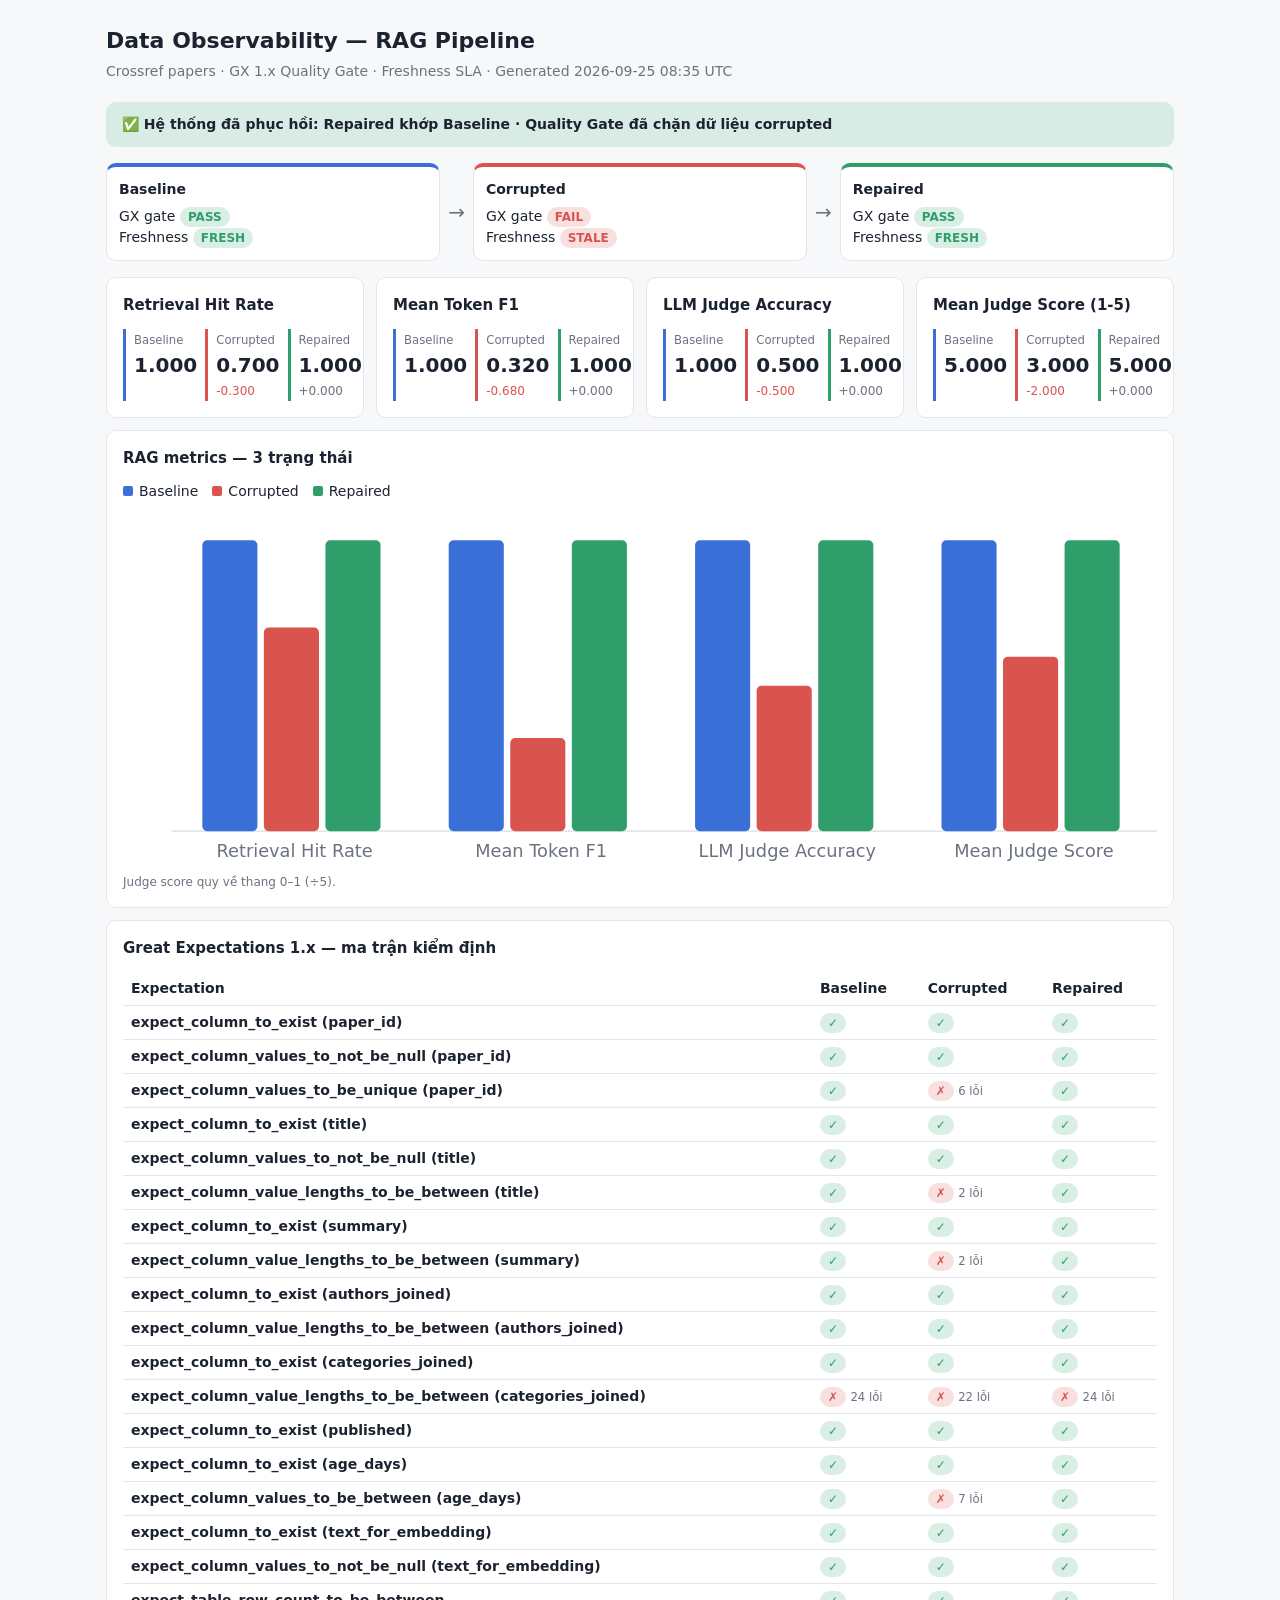
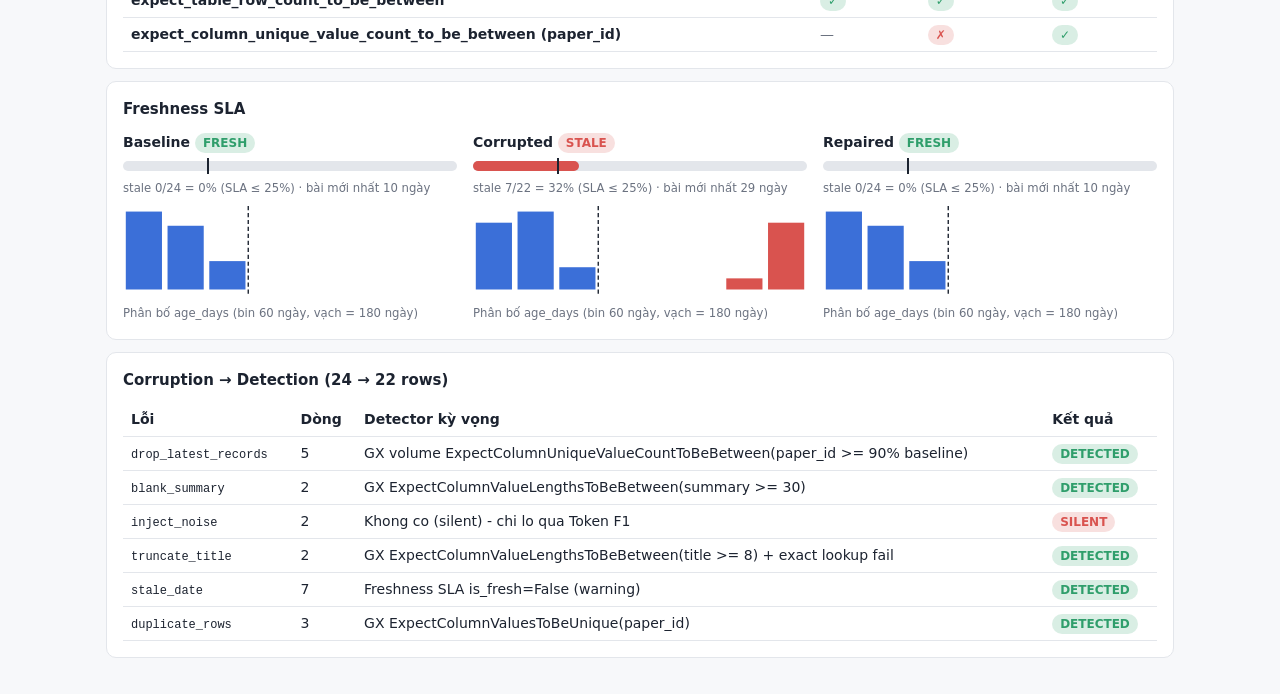
==== data/reports/dashboard.html @ 0585b42f "feat(observability): integrate GX 1.x quality gate, corruption/repair flow with RAG pipeline - quali" ====
<!doctype html><html lang="vi"><head><meta charset="utf-8"><meta name="viewport" content="width=device-width,initial-scale=1">
<title>Data Observability Dashboard</title><style>
:root{--bg:#f7f8fa;--card:#fff;--fg:#1c2330;--muted:#6b7280;--line:#e3e6eb;--base:#3b6fd8;--corr:#d9534f;--rep:#2f9e6b;--ok:#2f9e6b;--bad:#d9534f}
@media (prefers-color-scheme:dark){:root:not([data-theme="light"]){--bg:#11151c;--card:#1a2029;--fg:#e6e9ee;--muted:#9aa3b2;--line:#2c3440;--base:#6b95ea;--corr:#ef7b77;--rep:#4cc38a;--ok:#4cc38a;--bad:#ef7b77}}
:root[data-theme="dark"]{--bg:#11151c;--card:#1a2029;--fg:#e6e9ee;--muted:#9aa3b2;--line:#2c3440;--base:#6b95ea;--corr:#ef7b77;--rep:#4cc38a;--ok:#4cc38a;--bad:#ef7b77}
*{box-sizing:border-box}body{margin:0;background:var(--bg);color:var(--fg);font:14px/1.5 system-ui,-apple-system,Segoe UI,sans-serif}
main{max-width:1100px;margin:0 auto;padding:24px 16px}h1{margin:0 0 4px;font-size:22px}h3{margin:0 0 12px;font-size:15px}h4{margin:0 0 8px;font-size:14px}
.sub{color:var(--muted);margin-bottom:20px}.banner{padding:12px 16px;border-radius:10px;margin-bottom:16px;font-weight:600}
.banner.ok{background:color-mix(in srgb,var(--ok) 15%,transparent)}.banner.bad{background:color-mix(in srgb,var(--bad) 15%,transparent)}.banner.fake{background:color-mix(in srgb,#e0a800 20%,transparent)}
.flow{display:flex;gap:8px;align-items:stretch;margin-bottom:16px;flex-wrap:wrap}.arrow{align-self:center;color:var(--muted);font-size:20px}
.step{flex:1;min-width:180px;background:var(--card);border:1px solid var(--line);border-top:4px solid;border-radius:10px;padding:12px}
.step.baseline{border-top-color:var(--base)}.step.corrupted{border-top-color:var(--corr)}.step.repaired{border-top-color:var(--rep)}.step-title{font-weight:700;margin-bottom:6px}
.grid{display:grid;grid-template-columns:repeat(auto-fit,minmax(240px,1fr));gap:12px;margin-bottom:12px}
.card{background:var(--card);border:1px solid var(--line);border-radius:10px;padding:16px}.card.wide{margin-bottom:12px;overflow-x:auto}
.kpi-row{display:flex;gap:8px}.kpi-cell{flex:1;border-left:3px solid;padding-left:8px}.kpi-cell b{display:block;font-size:20px}
.kpi-cell.baseline{border-color:var(--base)}.kpi-cell.corrupted{border-color:var(--corr)}.kpi-cell.repaired{border-color:var(--rep)}
.delta{font-size:12px}.delta.down{color:var(--bad)}.delta.flat{color:var(--muted)}small{color:var(--muted)}
.pill{display:inline-block;padding:1px 8px;border-radius:999px;font-size:12px;font-weight:600}.pill.ok{background:color-mix(in srgb,var(--ok) 18%,transparent);color:var(--ok)}
.pill.bad{background:color-mix(in srgb,var(--bad) 18%,transparent);color:var(--bad)}.pill.muted,.muted{color:var(--muted)}
svg{width:100%;height:auto}svg text{fill:var(--muted);font-size:11px}.axis{stroke:var(--line)}
.bar.baseline{fill:var(--base)}.bar.corrupted{fill:var(--corr)}.bar.repaired{fill:var(--rep)}
.legend-row{display:flex;gap:14px;margin-bottom:6px}.legend::before{content:"";display:inline-block;width:10px;height:10px;border-radius:2px;margin-right:6px}
.legend.baseline::before{background:var(--base)}.legend.corrupted::before{background:var(--corr)}.legend.repaired::before{background:var(--rep)}
table{width:100%;border-collapse:collapse}th,td{text-align:left;padding:6px 8px;border-bottom:1px solid var(--line);vertical-align:top}th{font-weight:600}
.fresh-row{display:grid;grid-template-columns:repeat(auto-fit,minmax(220px,1fr));gap:16px}
.gauge{position:relative;height:10px;background:var(--line);border-radius:5px;margin:6px 0}.gauge .fill{height:100%;border-radius:5px}.fill.ok{background:var(--ok)}.fill.bad{background:var(--bad)}
.gauge .limit{position:absolute;top:-3px;width:2px;height:16px;background:var(--fg)}.hist{margin-top:8px}.hbar{fill:var(--base)}.hbar.stale{fill:var(--bad)}.threshold{stroke:var(--fg);stroke-dasharray:3 2}
.note{color:var(--muted);font-size:12px;margin:4px 0 0}code{font-size:12px}
</style></head><body><main>
<h1>Data Observability — RAG Pipeline</h1><div class="sub">Crossref papers · GX 1.x Quality Gate · Freshness SLA · Generated 2026-09-25 08:35 UTC</div>
<div class="banner ok">✅ Hệ thống đã phục hồi: Repaired khớp Baseline · Quality Gate đã chặn dữ liệu corrupted</div><div class="flow"><div class="step baseline"><div class="step-title">Baseline</div><div>GX gate <span class="pill ok">PASS</span></div><div>Freshness <span class="pill ok">FRESH</span></div></div><div class="arrow">→</div><div class="step corrupted"><div class="step-title">Corrupted</div><div>GX gate <span class="pill bad">FAIL</span></div><div>Freshness <span class="pill bad">STALE</span></div></div><div class="arrow">→</div><div class="step repaired"><div class="step-title">Repaired</div><div>GX gate <span class="pill ok">PASS</span></div><div>Freshness <span class="pill ok">FRESH</span></div></div></div><div class="grid"><div class="card"><h3>Retrieval Hit Rate</h3><div class="kpi-row"><div class="kpi-cell baseline"><small>Baseline</small><b>1.000</b></div><div class="kpi-cell corrupted"><small>Corrupted</small><b>0.700</b><span class="delta down">-0.300</span></div><div class="kpi-cell repaired"><small>Repaired</small><b>1.000</b><span class="delta flat">+0.000</span></div></div></div><div class="card"><h3>Mean Token F1</h3><div class="kpi-row"><div class="kpi-cell baseline"><small>Baseline</small><b>1.000</b></div><div class="kpi-cell corrupted"><small>Corrupted</small><b>0.320</b><span class="delta down">-0.680</span></div><div class="kpi-cell repaired"><small>Repaired</small><b>1.000</b><span class="delta flat">+0.000</span></div></div></div><div class="card"><h3>LLM Judge Accuracy</h3><div class="kpi-row"><div class="kpi-cell baseline"><small>Baseline</small><b>1.000</b></div><div class="kpi-cell corrupted"><small>Corrupted</small><b>0.500</b><span class="delta down">-0.500</span></div><div class="kpi-cell repaired"><small>Repaired</small><b>1.000</b><span class="delta flat">+0.000</span></div></div></div><div class="card"><h3>Mean Judge Score (1-5)</h3><div class="kpi-row"><div class="kpi-cell baseline"><small>Baseline</small><b>5.000</b></div><div class="kpi-cell corrupted"><small>Corrupted</small><b>3.000</b><span class="delta down">-2.000</span></div><div class="kpi-cell repaired"><small>Repaired</small><b>5.000</b><span class="delta flat">+0.000</span></div></div></div></div><div class="card wide"><h3>RAG metrics — 3 trạng thái</h3><div class="legend-row"><span class="legend baseline">Baseline</span><span class="legend corrupted">Corrupted</span><span class="legend repaired">Repaired</span></div><svg viewBox="0 0 640 220" role="img" aria-label="Grouped bar chart"><line x1="30" y1="200" x2="640" y2="200" class="axis"/><rect class="bar baseline" x="49.1" y="20.0" width="34.1" height="180.0" rx="3"><title>Retrieval Hit Rate · baseline: 1.000</title></rect><rect class="bar corrupted" x="87.2" y="74.0" width="34.1" height="126.0" rx="3"><title>Retrieval Hit Rate · corrupted: 0.700</title></rect><rect class="bar repaired" x="125.3" y="20.0" width="34.1" height="180.0" rx="3"><title>Retrieval Hit Rate · repaired: 1.000</title></rect><rect class="bar baseline" x="201.6" y="20.0" width="34.1" height="180.0" rx="3"><title>Mean Token F1 · baseline: 1.000</title></rect><rect class="bar corrupted" x="239.7" y="142.4" width="34.1" height="57.6" rx="3"><title>Mean Token F1 · corrupted: 0.320</title></rect><rect class="bar repaired" x="277.8" y="20.0" width="34.1" height="180.0" rx="3"><title>Mean Token F1 · repaired: 1.000</title></rect><rect class="bar baseline" x="354.1" y="20.0" width="34.1" height="180.0" rx="3"><title>LLM Judge Accuracy · baseline: 1.000</title></rect><rect class="bar corrupted" x="392.2" y="110.0" width="34.1" height="90.0" rx="3"><title>LLM Judge Accuracy · corrupted: 0.500</title></rect><rect class="bar repaired" x="430.3" y="20.0" width="34.1" height="180.0" rx="3"><title>LLM Judge Accuracy · repaired: 1.000</title></rect><rect class="bar baseline" x="506.6" y="20.0" width="34.1" height="180.0" rx="3"><title>Mean Judge Score (1-5) · baseline: 5.000</title></rect><rect class="bar corrupted" x="544.7" y="92.0" width="34.1" height="108.0" rx="3"><title>Mean Judge Score (1-5) · corrupted: 3.000</title></rect><rect class="bar repaired" x="582.8" y="20.0" width="34.1" height="180.0" rx="3"><title>Mean Judge Score (1-5) · repaired: 5.000</title></rect><text x="106.2" y="216" text-anchor="middle">Retrieval Hit Rate</text><text x="258.8" y="216" text-anchor="middle">Mean Token F1</text><text x="411.2" y="216" text-anchor="middle">LLM Judge Accuracy</text><text x="563.8" y="216" text-anchor="middle">Mean Judge Score</text></svg><p class="note">Judge score quy về thang 0–1 (÷5).</p></div><div class="card wide"><h3>Great Expectations 1.x — ma trận kiểm định</h3><table><thead><tr><th>Expectation</th><th>Baseline</th><th>Corrupted</th><th>Repaired</th></tr></thead><tbody><tr><th>expect_column_to_exist (paper_id)</th><td><span class="pill ok">✓</span></td><td><span class="pill ok">✓</span></td><td><span class="pill ok">✓</span></td></tr><tr><th>expect_column_values_to_not_be_null (paper_id)</th><td><span class="pill ok">✓</span></td><td><span class="pill ok">✓</span></td><td><span class="pill ok">✓</span></td></tr><tr><th>expect_column_values_to_be_unique (paper_id)</th><td><span class="pill ok">✓</span></td><td><span class="pill bad">✗</span> <small>6 lỗi</small></td><td><span class="pill ok">✓</span></td></tr><tr><th>expect_column_to_exist (title)</th><td><span class="pill ok">✓</span></td><td><span class="pill ok">✓</span></td><td><span class="pill ok">✓</span></td></tr><tr><th>expect_column_values_to_not_be_null (title)</th><td><span class="pill ok">✓</span></td><td><span class="pill ok">✓</span></td><td><span class="pill ok">✓</span></td></tr><tr><th>expect_column_value_lengths_to_be_between (title)</th><td><span class="pill ok">✓</span></td><td><span class="pill bad">✗</span> <small>2 lỗi</small></td><td><span class="pill ok">✓</span></td></tr><tr><th>expect_column_to_exist (summary)</th><td><span class="pill ok">✓</span></td><td><span class="pill ok">✓</span></td><td><span class="pill ok">✓</span></td></tr><tr><th>expect_column_value_lengths_to_be_between (summary)</th><td><span class="pill ok">✓</span></td><td><span class="pill bad">✗</span> <small>2 lỗi</small></td><td><span class="pill ok">✓</span></td></tr><tr><th>expect_column_to_exist (authors_joined)</th><td><span class="pill ok">✓</span></td><td><span class="pill ok">✓</span></td><td><span class="pill ok">✓</span></td></tr><tr><th>expect_column_value_lengths_to_be_between (authors_joined)</th><td><span class="pill ok">✓</span></td><td><span class="pill ok">✓</span></td><td><span class="pill ok">✓</span></td></tr><tr><th>expect_column_to_exist (categories_joined)</th><td><span class="pill ok">✓</span></td><td><span class="pill ok">✓</span></td><td><span class="pill ok">✓</span></td></tr><tr><th>expect_column_value_lengths_to_be_between (categories_joined)</th><td><span class="pill bad">✗</span> <small>24 lỗi</small></td><td><span class="pill bad">✗</span> <small>22 lỗi</small></td><td><span class="pill bad">✗</span> <small>24 lỗi</small></td></tr><tr><th>expect_column_to_exist (published)</th><td><span class="pill ok">✓</span></td><td><span class="pill ok">✓</span></td><td><span class="pill ok">✓</span></td></tr><tr><th>expect_column_to_exist (age_days)</th><td><span class="pill ok">✓</span></td><td><span class="pill ok">✓</span></td><td><span class="pill ok">✓</span></td></tr><tr><th>expect_column_values_to_be_between (age_days)</th><td><span class="pill ok">✓</span></td><td><span class="pill bad">✗</span> <small>7 lỗi</small></td><td><span class="pill ok">✓</span></td></tr><tr><th>expect_column_to_exist (text_for_embedding)</th><td><span class="pill ok">✓</span></td><td><span class="pill ok">✓</span></td><td><span class="pill ok">✓</span></td></tr><tr><th>expect_column_values_to_not_be_null (text_for_embedding)</th><td><span class="pill ok">✓</span></td><td><span class="pill ok">✓</span></td><td><span class="pill ok">✓</span></td></tr><tr><th>expect_table_row_count_to_be_between</th><td><span class="pill ok">✓</span></td><td><span class="pill ok">✓</span></td><td><span class="pill ok">✓</span></td></tr><tr><th>expect_column_unique_value_count_to_be_between (paper_id)</th><td class="muted">—</td><td><span class="pill bad">✗</span></td><td><span class="pill ok">✓</span></td></tr></tbody></table></div><div class="card wide"><h3>Freshness SLA</h3><div class="fresh-row"><div class="fresh baseline"><h4>Baseline <span class="pill ok">FRESH</span></h4><div class="gauge"><div class="fill ok" style="width:0.0%"></div><div class="limit" style="left:25%"></div></div><small>stale 0/24 = 0% (SLA ≤ 25%) · bài mới nhất 10 ngày</small><svg viewBox="0 0 240 64" class="hist" role="img" aria-label="Age histogram"><rect x="2" y="4.0" width="26" height="56.0" class="hbar "><title>0-59 ngày: 11</title></rect><rect x="32" y="14.2" width="26" height="45.8" class="hbar "><title>60-119 ngày: 9</title></rect><rect x="62" y="39.6" width="26" height="20.4" class="hbar "><title>120-179 ngày: 4</title></rect><rect x="92" y="60.0" width="26" height="0.0" class="hbar stale"><title>180-239 ngày: 0</title></rect><rect x="122" y="60.0" width="26" height="0.0" class="hbar stale"><title>240-299 ngày: 0</title></rect><rect x="152" y="60.0" width="26" height="0.0" class="hbar stale"><title>300-359 ngày: 0</title></rect><rect x="182" y="60.0" width="26" height="0.0" class="hbar stale"><title>360-419 ngày: 0</title></rect><rect x="212" y="60.0" width="26" height="0.0" class="hbar stale"><title>420-479 ngày: 0</title></rect><line x1="90.0" y1="0" x2="90.0" y2="64" class="threshold"/></svg><small class="muted">Phân bố age_days (bin 60 ngày, vạch = 180 ngày)</small></div><div class="fresh corrupted"><h4>Corrupted <span class="pill bad">STALE</span></h4><div class="gauge"><div class="fill bad" style="width:31.8%"></div><div class="limit" style="left:25%"></div></div><small>stale 7/22 = 32% (SLA ≤ 25%) · bài mới nhất 29 ngày</small><svg viewBox="0 0 240 64" class="hist" role="img" aria-label="Age histogram"><rect x="2" y="12.0" width="26" height="48.0" class="hbar "><title>0-59 ngày: 6</title></rect><rect x="32" y="4.0" width="26" height="56.0" class="hbar "><title>60-119 ngày: 7</title></rect><rect x="62" y="44.0" width="26" height="16.0" class="hbar "><title>120-179 ngày: 2</title></rect><rect x="92" y="60.0" width="26" height="0.0" class="hbar stale"><title>180-239 ngày: 0</title></rect><rect x="122" y="60.0" width="26" height="0.0" class="hbar stale"><title>240-299 ngày: 0</title></rect><rect x="152" y="60.0" width="26" height="0.0" class="hbar stale"><title>300-359 ngày: 0</title></rect><rect x="182" y="52.0" width="26" height="8.0" class="hbar stale"><title>360-419 ngày: 1</title></rect><rect x="212" y="12.0" width="26" height="48.0" class="hbar stale"><title>420-479 ngày: 6</title></rect><line x1="90.0" y1="0" x2="90.0" y2="64" class="threshold"/></svg><small class="muted">Phân bố age_days (bin 60 ngày, vạch = 180 ngày)</small></div><div class="fresh repaired"><h4>Repaired <span class="pill ok">FRESH</span></h4><div class="gauge"><div class="fill ok" style="width:0.0%"></div><div class="limit" style="left:25%"></div></div><small>stale 0/24 = 0% (SLA ≤ 25%) · bài mới nhất 10 ngày</small><svg viewBox="0 0 240 64" class="hist" role="img" aria-label="Age histogram"><rect x="2" y="4.0" width="26" height="56.0" class="hbar "><title>0-59 ngày: 11</title></rect><rect x="32" y="14.2" width="26" height="45.8" class="hbar "><title>60-119 ngày: 9</title></rect><rect x="62" y="39.6" width="26" height="20.4" class="hbar "><title>120-179 ngày: 4</title></rect><rect x="92" y="60.0" width="26" height="0.0" class="hbar stale"><title>180-239 ngày: 0</title></rect><rect x="122" y="60.0" width="26" height="0.0" class="hbar stale"><title>240-299 ngày: 0</title></rect><rect x="152" y="60.0" width="26" height="0.0" class="hbar stale"><title>300-359 ngày: 0</title></rect><rect x="182" y="60.0" width="26" height="0.0" class="hbar stale"><title>360-419 ngày: 0</title></rect><rect x="212" y="60.0" width="26" height="0.0" class="hbar stale"><title>420-479 ngày: 0</title></rect><line x1="90.0" y1="0" x2="90.0" y2="64" class="threshold"/></svg><small class="muted">Phân bố age_days (bin 60 ngày, vạch = 180 ngày)</small></div></div></div><div class="card wide"><h3>Corruption → Detection (24 → 22 rows)</h3><table><thead><tr><th>Lỗi</th><th>Dòng</th><th>Detector kỳ vọng</th><th>Kết quả</th></tr></thead><tbody><tr><td><code>drop_latest_records</code></td><td>5</td><td>GX volume ExpectColumnUniqueValueCountToBeBetween(paper_id &gt;= 90% baseline)</td><td><span class="pill ok">DETECTED</span></td></tr><tr><td><code>blank_summary</code></td><td>2</td><td>GX ExpectColumnValueLengthsToBeBetween(summary &gt;= 30)</td><td><span class="pill ok">DETECTED</span></td></tr><tr><td><code>inject_noise</code></td><td>2</td><td>Khong co (silent) - chi lo qua Token F1</td><td><span class="pill bad">SILENT</span></td></tr><tr><td><code>truncate_title</code></td><td>2</td><td>GX ExpectColumnValueLengthsToBeBetween(title &gt;= 8) + exact lookup fail</td><td><span class="pill ok">DETECTED</span></td></tr><tr><td><code>stale_date</code></td><td>7</td><td>Freshness SLA is_fresh=False (warning)</td><td><span class="pill ok">DETECTED</span></td></tr><tr><td><code>duplicate_rows</code></td><td>3</td><td>GX ExpectColumnValuesToBeUnique(paper_id)</td><td><span class="pill ok">DETECTED</span></td></tr></tbody></table></div>
</main></body></html>
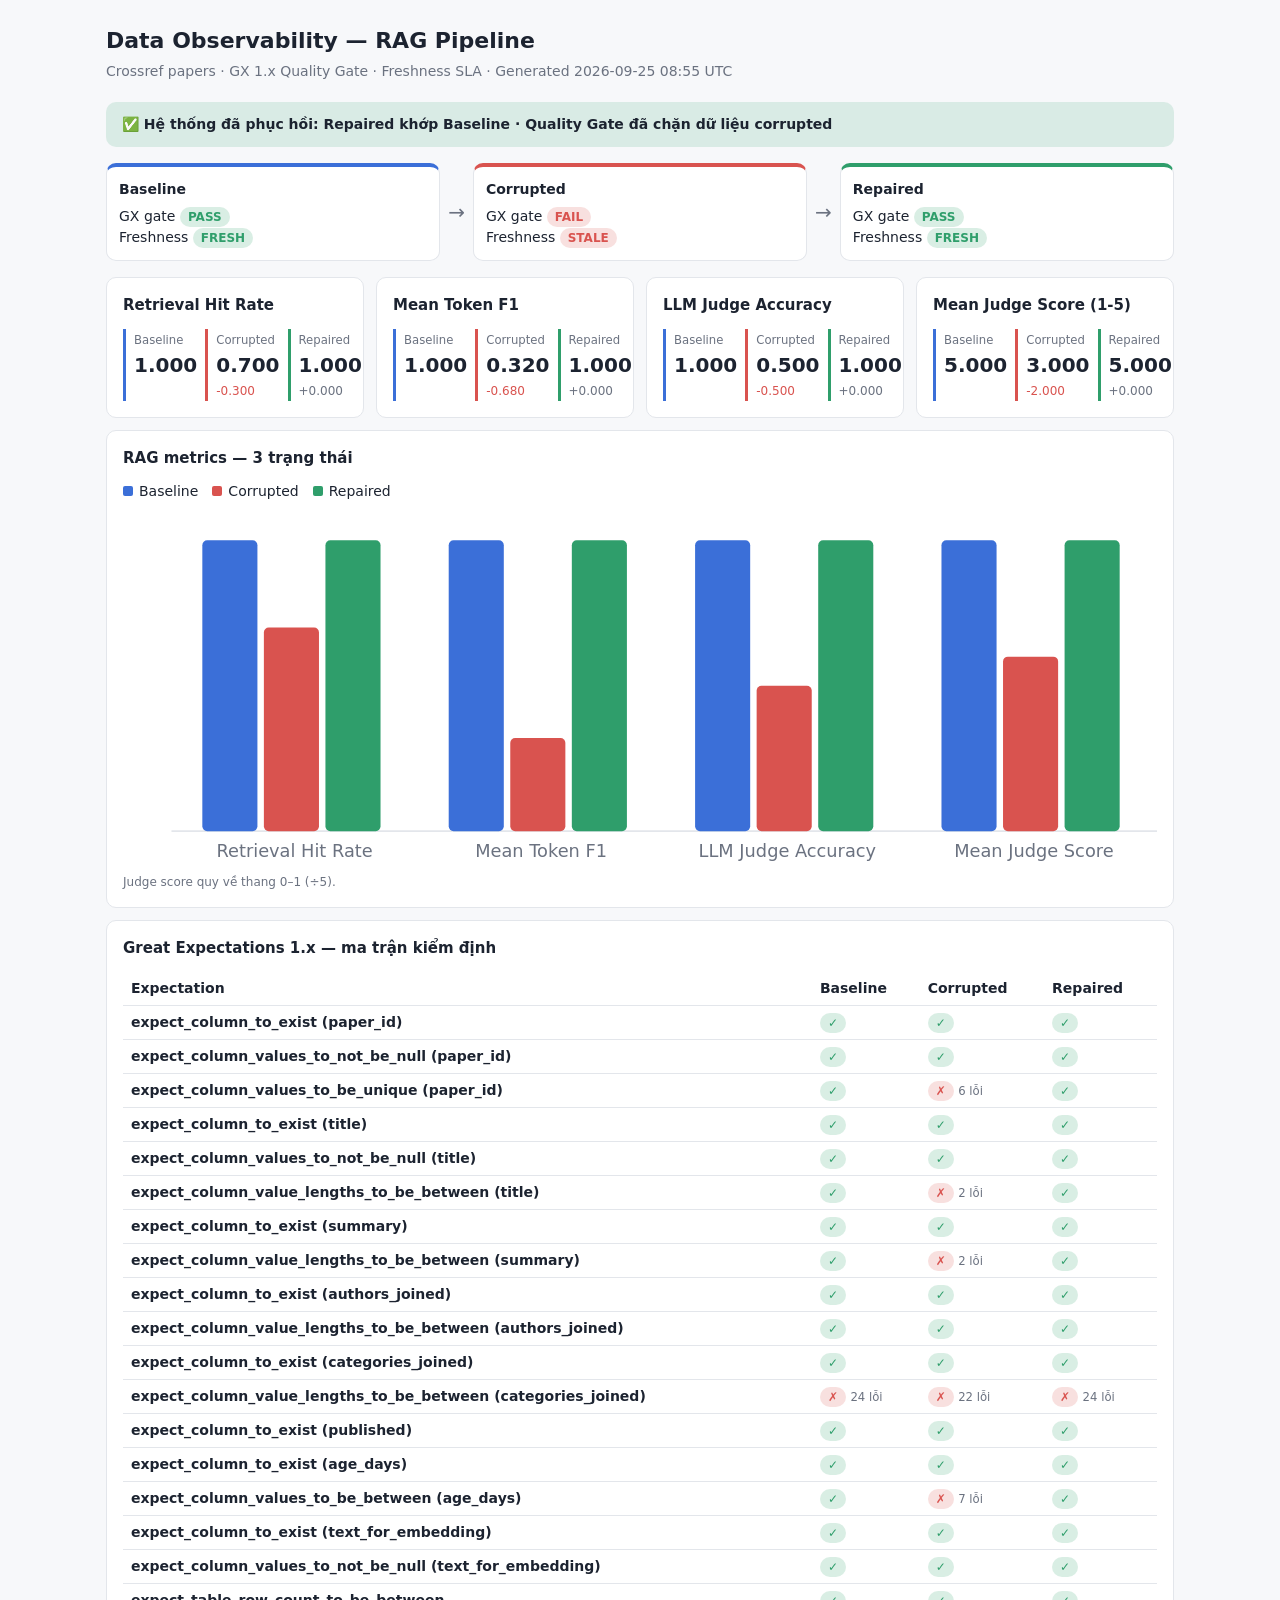
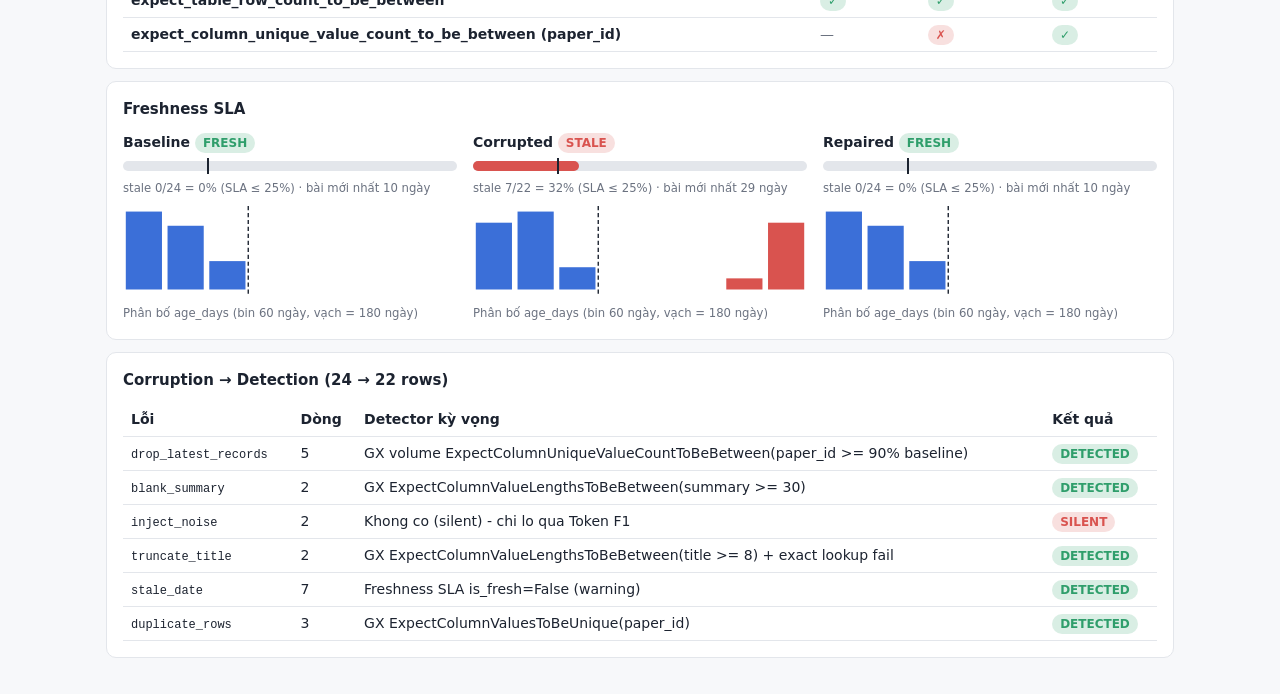
==== commit c3ad6535: "fix: merge rag" ====
--- a/data/reports/dashboard.html
+++ b/data/reports/dashboard.html
@@ -6,7 +6,7 @@
 *{box-sizing:border-box}body{margin:0;background:var(--bg);color:var(--fg);font:14px/1.5 system-ui,-apple-system,Segoe UI,sans-serif}
 main{max-width:1100px;margin:0 auto;padding:24px 16px}h1{margin:0 0 4px;font-size:22px}h3{margin:0 0 12px;font-size:15px}h4{margin:0 0 8px;font-size:14px}
 .sub{color:var(--muted);margin-bottom:20px}.banner{padding:12px 16px;border-radius:10px;margin-bottom:16px;font-weight:600}
-.banner.ok{background:color-mix(in srgb,var(--ok) 15%,transparent)}.banner.bad{background:color-mix(in srgb,var(--bad) 15%,transparent)}.banner.fake{background:color-mix(in srgb,#e0a800 20%,transparent)}
+.banner.ok{background:color-mix(in srgb,var(--ok) 15%,transparent)}.banner.bad{background:color-mix(in srgb,var(--bad) 15%,transparent)}
 .flow{display:flex;gap:8px;align-items:stretch;margin-bottom:16px;flex-wrap:wrap}.arrow{align-self:center;color:var(--muted);font-size:20px}
 .step{flex:1;min-width:180px;background:var(--card);border:1px solid var(--line);border-top:4px solid;border-radius:10px;padding:12px}
 .step.baseline{border-top-color:var(--base)}.step.corrupted{border-top-color:var(--corr)}.step.repaired{border-top-color:var(--rep)}.step-title{font-weight:700;margin-bottom:6px}
@@ -27,6 +27,6 @@
 .gauge .limit{position:absolute;top:-3px;width:2px;height:16px;background:var(--fg)}.hist{margin-top:8px}.hbar{fill:var(--base)}.hbar.stale{fill:var(--bad)}.threshold{stroke:var(--fg);stroke-dasharray:3 2}
 .note{color:var(--muted);font-size:12px;margin:4px 0 0}code{font-size:12px}
 </style></head><body><main>
-<h1>Data Observability — RAG Pipeline</h1><div class="sub">Crossref papers · GX 1.x Quality Gate · Freshness SLA · Generated 2026-09-25 08:35 UTC</div>
+<h1>Data Observability — RAG Pipeline</h1><div class="sub">Crossref papers · GX 1.x Quality Gate · Freshness SLA · Generated 2026-09-25 08:55 UTC</div>
 <div class="banner ok">✅ Hệ thống đã phục hồi: Repaired khớp Baseline · Quality Gate đã chặn dữ liệu corrupted</div><div class="flow"><div class="step baseline"><div class="step-title">Baseline</div><div>GX gate <span class="pill ok">PASS</span></div><div>Freshness <span class="pill ok">FRESH</span></div></div><div class="arrow">→</div><div class="step corrupted"><div class="step-title">Corrupted</div><div>GX gate <span class="pill bad">FAIL</span></div><div>Freshness <span class="pill bad">STALE</span></div></div><div class="arrow">→</div><div class="step repaired"><div class="step-title">Repaired</div><div>GX gate <span class="pill ok">PASS</span></div><div>Freshness <span class="pill ok">FRESH</span></div></div></div><div class="grid"><div class="card"><h3>Retrieval Hit Rate</h3><div class="kpi-row"><div class="kpi-cell baseline"><small>Baseline</small><b>1.000</b></div><div class="kpi-cell corrupted"><small>Corrupted</small><b>0.700</b><span class="delta down">-0.300</span></div><div class="kpi-cell repaired"><small>Repaired</small><b>1.000</b><span class="delta flat">+0.000</span></div></div></div><div class="card"><h3>Mean Token F1</h3><div class="kpi-row"><div class="kpi-cell baseline"><small>Baseline</small><b>1.000</b></div><div class="kpi-cell corrupted"><small>Corrupted</small><b>0.320</b><span class="delta down">-0.680</span></div><div class="kpi-cell repaired"><small>Repaired</small><b>1.000</b><span class="delta flat">+0.000</span></div></div></div><div class="card"><h3>LLM Judge Accuracy</h3><div class="kpi-row"><div class="kpi-cell baseline"><small>Baseline</small><b>1.000</b></div><div class="kpi-cell corrupted"><small>Corrupted</small><b>0.500</b><span class="delta down">-0.500</span></div><div class="kpi-cell repaired"><small>Repaired</small><b>1.000</b><span class="delta flat">+0.000</span></div></div></div><div class="card"><h3>Mean Judge Score (1-5)</h3><div class="kpi-row"><div class="kpi-cell baseline"><small>Baseline</small><b>5.000</b></div><div class="kpi-cell corrupted"><small>Corrupted</small><b>3.000</b><span class="delta down">-2.000</span></div><div class="kpi-cell repaired"><small>Repaired</small><b>5.000</b><span class="delta flat">+0.000</span></div></div></div></div><div class="card wide"><h3>RAG metrics — 3 trạng thái</h3><div class="legend-row"><span class="legend baseline">Baseline</span><span class="legend corrupted">Corrupted</span><span class="legend repaired">Repaired</span></div><svg viewBox="0 0 640 220" role="img" aria-label="Grouped bar chart"><line x1="30" y1="200" x2="640" y2="200" class="axis"/><rect class="bar baseline" x="49.1" y="20.0" width="34.1" height="180.0" rx="3"><title>Retrieval Hit Rate · baseline: 1.000</title></rect><rect class="bar corrupted" x="87.2" y="74.0" width="34.1" height="126.0" rx="3"><title>Retrieval Hit Rate · corrupted: 0.700</title></rect><rect class="bar repaired" x="125.3" y="20.0" width="34.1" height="180.0" rx="3"><title>Retrieval Hit Rate · repaired: 1.000</title></rect><rect class="bar baseline" x="201.6" y="20.0" width="34.1" height="180.0" rx="3"><title>Mean Token F1 · baseline: 1.000</title></rect><rect class="bar corrupted" x="239.7" y="142.4" width="34.1" height="57.6" rx="3"><title>Mean Token F1 · corrupted: 0.320</title></rect><rect class="bar repaired" x="277.8" y="20.0" width="34.1" height="180.0" rx="3"><title>Mean Token F1 · repaired: 1.000</title></rect><rect class="bar baseline" x="354.1" y="20.0" width="34.1" height="180.0" rx="3"><title>LLM Judge Accuracy · baseline: 1.000</title></rect><rect class="bar corrupted" x="392.2" y="110.0" width="34.1" height="90.0" rx="3"><title>LLM Judge Accuracy · corrupted: 0.500</title></rect><rect class="bar repaired" x="430.3" y="20.0" width="34.1" height="180.0" rx="3"><title>LLM Judge Accuracy · repaired: 1.000</title></rect><rect class="bar baseline" x="506.6" y="20.0" width="34.1" height="180.0" rx="3"><title>Mean Judge Score (1-5) · baseline: 5.000</title></rect><rect class="bar corrupted" x="544.7" y="92.0" width="34.1" height="108.0" rx="3"><title>Mean Judge Score (1-5) · corrupted: 3.000</title></rect><rect class="bar repaired" x="582.8" y="20.0" width="34.1" height="180.0" rx="3"><title>Mean Judge Score (1-5) · repaired: 5.000</title></rect><text x="106.2" y="216" text-anchor="middle">Retrieval Hit Rate</text><text x="258.8" y="216" text-anchor="middle">Mean Token F1</text><text x="411.2" y="216" text-anchor="middle">LLM Judge Accuracy</text><text x="563.8" y="216" text-anchor="middle">Mean Judge Score</text></svg><p class="note">Judge score quy về thang 0–1 (÷5).</p></div><div class="card wide"><h3>Great Expectations 1.x — ma trận kiểm định</h3><table><thead><tr><th>Expectation</th><th>Baseline</th><th>Corrupted</th><th>Repaired</th></tr></thead><tbody><tr><th>expect_column_to_exist (paper_id)</th><td><span class="pill ok">✓</span></td><td><span class="pill ok">✓</span></td><td><span class="pill ok">✓</span></td></tr><tr><th>expect_column_values_to_not_be_null (paper_id)</th><td><span class="pill ok">✓</span></td><td><span class="pill ok">✓</span></td><td><span class="pill ok">✓</span></td></tr><tr><th>expect_column_values_to_be_unique (paper_id)</th><td><span class="pill ok">✓</span></td><td><span class="pill bad">✗</span> <small>6 lỗi</small></td><td><span class="pill ok">✓</span></td></tr><tr><th>expect_column_to_exist (title)</th><td><span class="pill ok">✓</span></td><td><span class="pill ok">✓</span></td><td><span class="pill ok">✓</span></td></tr><tr><th>expect_column_values_to_not_be_null (title)</th><td><span class="pill ok">✓</span></td><td><span class="pill ok">✓</span></td><td><span class="pill ok">✓</span></td></tr><tr><th>expect_column_value_lengths_to_be_between (title)</th><td><span class="pill ok">✓</span></td><td><span class="pill bad">✗</span> <small>2 lỗi</small></td><td><span class="pill ok">✓</span></td></tr><tr><th>expect_column_to_exist (summary)</th><td><span class="pill ok">✓</span></td><td><span class="pill ok">✓</span></td><td><span class="pill ok">✓</span></td></tr><tr><th>expect_column_value_lengths_to_be_between (summary)</th><td><span class="pill ok">✓</span></td><td><span class="pill bad">✗</span> <small>2 lỗi</small></td><td><span class="pill ok">✓</span></td></tr><tr><th>expect_column_to_exist (authors_joined)</th><td><span class="pill ok">✓</span></td><td><span class="pill ok">✓</span></td><td><span class="pill ok">✓</span></td></tr><tr><th>expect_column_value_lengths_to_be_between (authors_joined)</th><td><span class="pill ok">✓</span></td><td><span class="pill ok">✓</span></td><td><span class="pill ok">✓</span></td></tr><tr><th>expect_column_to_exist (categories_joined)</th><td><span class="pill ok">✓</span></td><td><span class="pill ok">✓</span></td><td><span class="pill ok">✓</span></td></tr><tr><th>expect_column_value_lengths_to_be_between (categories_joined)</th><td><span class="pill bad">✗</span> <small>24 lỗi</small></td><td><span class="pill bad">✗</span> <small>22 lỗi</small></td><td><span class="pill bad">✗</span> <small>24 lỗi</small></td></tr><tr><th>expect_column_to_exist (published)</th><td><span class="pill ok">✓</span></td><td><span class="pill ok">✓</span></td><td><span class="pill ok">✓</span></td></tr><tr><th>expect_column_to_exist (age_days)</th><td><span class="pill ok">✓</span></td><td><span class="pill ok">✓</span></td><td><span class="pill ok">✓</span></td></tr><tr><th>expect_column_values_to_be_between (age_days)</th><td><span class="pill ok">✓</span></td><td><span class="pill bad">✗</span> <small>7 lỗi</small></td><td><span class="pill ok">✓</span></td></tr><tr><th>expect_column_to_exist (text_for_embedding)</th><td><span class="pill ok">✓</span></td><td><span class="pill ok">✓</span></td><td><span class="pill ok">✓</span></td></tr><tr><th>expect_column_values_to_not_be_null (text_for_embedding)</th><td><span class="pill ok">✓</span></td><td><span class="pill ok">✓</span></td><td><span class="pill ok">✓</span></td></tr><tr><th>expect_table_row_count_to_be_between</th><td><span class="pill ok">✓</span></td><td><span class="pill ok">✓</span></td><td><span class="pill ok">✓</span></td></tr><tr><th>expect_column_unique_value_count_to_be_between (paper_id)</th><td class="muted">—</td><td><span class="pill bad">✗</span></td><td><span class="pill ok">✓</span></td></tr></tbody></table></div><div class="card wide"><h3>Freshness SLA</h3><div class="fresh-row"><div class="fresh baseline"><h4>Baseline <span class="pill ok">FRESH</span></h4><div class="gauge"><div class="fill ok" style="width:0.0%"></div><div class="limit" style="left:25%"></div></div><small>stale 0/24 = 0% (SLA ≤ 25%) · bài mới nhất 10 ngày</small><svg viewBox="0 0 240 64" class="hist" role="img" aria-label="Age histogram"><rect x="2" y="4.0" width="26" height="56.0" class="hbar "><title>0-59 ngày: 11</title></rect><rect x="32" y="14.2" width="26" height="45.8" class="hbar "><title>60-119 ngày: 9</title></rect><rect x="62" y="39.6" width="26" height="20.4" class="hbar "><title>120-179 ngày: 4</title></rect><rect x="92" y="60.0" width="26" height="0.0" class="hbar stale"><title>180-239 ngày: 0</title></rect><rect x="122" y="60.0" width="26" height="0.0" class="hbar stale"><title>240-299 ngày: 0</title></rect><rect x="152" y="60.0" width="26" height="0.0" class="hbar stale"><title>300-359 ngày: 0</title></rect><rect x="182" y="60.0" width="26" height="0.0" class="hbar stale"><title>360-419 ngày: 0</title></rect><rect x="212" y="60.0" width="26" height="0.0" class="hbar stale"><title>420-479 ngày: 0</title></rect><line x1="90.0" y1="0" x2="90.0" y2="64" class="threshold"/></svg><small class="muted">Phân bố age_days (bin 60 ngày, vạch = 180 ngày)</small></div><div class="fresh corrupted"><h4>Corrupted <span class="pill bad">STALE</span></h4><div class="gauge"><div class="fill bad" style="width:31.8%"></div><div class="limit" style="left:25%"></div></div><small>stale 7/22 = 32% (SLA ≤ 25%) · bài mới nhất 29 ngày</small><svg viewBox="0 0 240 64" class="hist" role="img" aria-label="Age histogram"><rect x="2" y="12.0" width="26" height="48.0" class="hbar "><title>0-59 ngày: 6</title></rect><rect x="32" y="4.0" width="26" height="56.0" class="hbar "><title>60-119 ngày: 7</title></rect><rect x="62" y="44.0" width="26" height="16.0" class="hbar "><title>120-179 ngày: 2</title></rect><rect x="92" y="60.0" width="26" height="0.0" class="hbar stale"><title>180-239 ngày: 0</title></rect><rect x="122" y="60.0" width="26" height="0.0" class="hbar stale"><title>240-299 ngày: 0</title></rect><rect x="152" y="60.0" width="26" height="0.0" class="hbar stale"><title>300-359 ngày: 0</title></rect><rect x="182" y="52.0" width="26" height="8.0" class="hbar stale"><title>360-419 ngày: 1</title></rect><rect x="212" y="12.0" width="26" height="48.0" class="hbar stale"><title>420-479 ngày: 6</title></rect><line x1="90.0" y1="0" x2="90.0" y2="64" class="threshold"/></svg><small class="muted">Phân bố age_days (bin 60 ngày, vạch = 180 ngày)</small></div><div class="fresh repaired"><h4>Repaired <span class="pill ok">FRESH</span></h4><div class="gauge"><div class="fill ok" style="width:0.0%"></div><div class="limit" style="left:25%"></div></div><small>stale 0/24 = 0% (SLA ≤ 25%) · bài mới nhất 10 ngày</small><svg viewBox="0 0 240 64" class="hist" role="img" aria-label="Age histogram"><rect x="2" y="4.0" width="26" height="56.0" class="hbar "><title>0-59 ngày: 11</title></rect><rect x="32" y="14.2" width="26" height="45.8" class="hbar "><title>60-119 ngày: 9</title></rect><rect x="62" y="39.6" width="26" height="20.4" class="hbar "><title>120-179 ngày: 4</title></rect><rect x="92" y="60.0" width="26" height="0.0" class="hbar stale"><title>180-239 ngày: 0</title></rect><rect x="122" y="60.0" width="26" height="0.0" class="hbar stale"><title>240-299 ngày: 0</title></rect><rect x="152" y="60.0" width="26" height="0.0" class="hbar stale"><title>300-359 ngày: 0</title></rect><rect x="182" y="60.0" width="26" height="0.0" class="hbar stale"><title>360-419 ngày: 0</title></rect><rect x="212" y="60.0" width="26" height="0.0" class="hbar stale"><title>420-479 ngày: 0</title></rect><line x1="90.0" y1="0" x2="90.0" y2="64" class="threshold"/></svg><small class="muted">Phân bố age_days (bin 60 ngày, vạch = 180 ngày)</small></div></div></div><div class="card wide"><h3>Corruption → Detection (24 → 22 rows)</h3><table><thead><tr><th>Lỗi</th><th>Dòng</th><th>Detector kỳ vọng</th><th>Kết quả</th></tr></thead><tbody><tr><td><code>drop_latest_records</code></td><td>5</td><td>GX volume ExpectColumnUniqueValueCountToBeBetween(paper_id &gt;= 90% baseline)</td><td><span class="pill ok">DETECTED</span></td></tr><tr><td><code>blank_summary</code></td><td>2</td><td>GX ExpectColumnValueLengthsToBeBetween(summary &gt;= 30)</td><td><span class="pill ok">DETECTED</span></td></tr><tr><td><code>inject_noise</code></td><td>2</td><td>Khong co (silent) - chi lo qua Token F1</td><td><span class="pill bad">SILENT</span></td></tr><tr><td><code>truncate_title</code></td><td>2</td><td>GX ExpectColumnValueLengthsToBeBetween(title &gt;= 8) + exact lookup fail</td><td><span class="pill ok">DETECTED</span></td></tr><tr><td><code>stale_date</code></td><td>7</td><td>Freshness SLA is_fresh=False (warning)</td><td><span class="pill ok">DETECTED</span></td></tr><tr><td><code>duplicate_rows</code></td><td>3</td><td>GX ExpectColumnValuesToBeUnique(paper_id)</td><td><span class="pill ok">DETECTED</span></td></tr></tbody></table></div>
 </main></body></html>
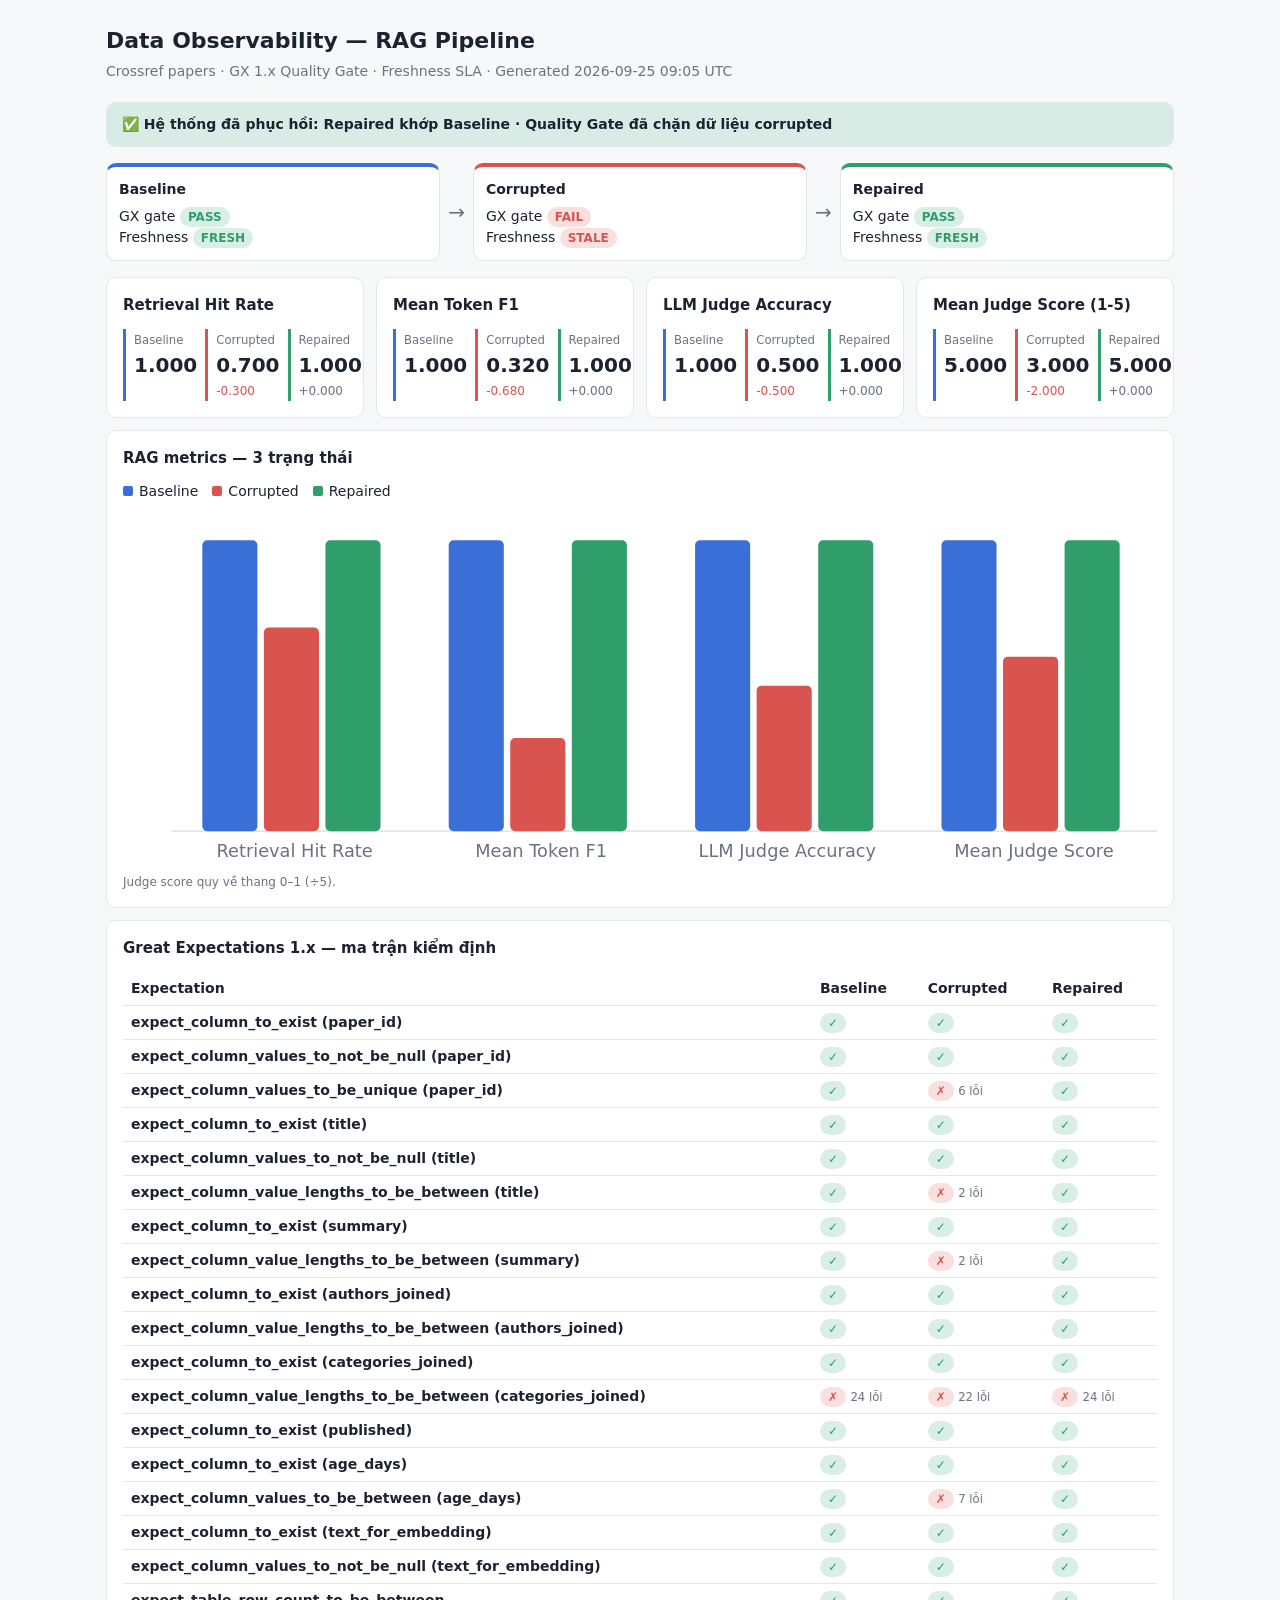
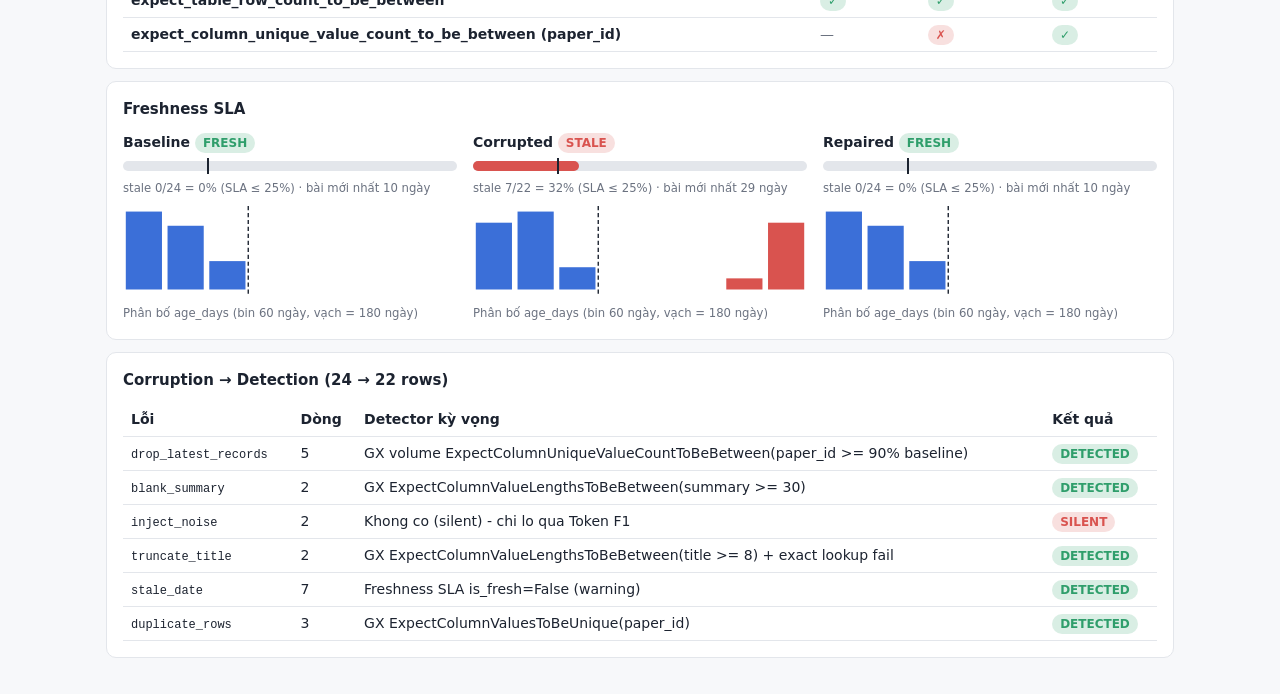
==== commit e0587c00: "feat(evaluation): add hard benchmark with leakage controls and hallucination metrics The Guide test " ====
--- a/data/reports/dashboard.html
+++ b/data/reports/dashboard.html
@@ -27,6 +27,6 @@
 .gauge .limit{position:absolute;top:-3px;width:2px;height:16px;background:var(--fg)}.hist{margin-top:8px}.hbar{fill:var(--base)}.hbar.stale{fill:var(--bad)}.threshold{stroke:var(--fg);stroke-dasharray:3 2}
 .note{color:var(--muted);font-size:12px;margin:4px 0 0}code{font-size:12px}
 </style></head><body><main>
-<h1>Data Observability — RAG Pipeline</h1><div class="sub">Crossref papers · GX 1.x Quality Gate · Freshness SLA · Generated 2026-09-25 08:55 UTC</div>
+<h1>Data Observability — RAG Pipeline</h1><div class="sub">Crossref papers · GX 1.x Quality Gate · Freshness SLA · Generated 2026-09-25 09:05 UTC</div>
 <div class="banner ok">✅ Hệ thống đã phục hồi: Repaired khớp Baseline · Quality Gate đã chặn dữ liệu corrupted</div><div class="flow"><div class="step baseline"><div class="step-title">Baseline</div><div>GX gate <span class="pill ok">PASS</span></div><div>Freshness <span class="pill ok">FRESH</span></div></div><div class="arrow">→</div><div class="step corrupted"><div class="step-title">Corrupted</div><div>GX gate <span class="pill bad">FAIL</span></div><div>Freshness <span class="pill bad">STALE</span></div></div><div class="arrow">→</div><div class="step repaired"><div class="step-title">Repaired</div><div>GX gate <span class="pill ok">PASS</span></div><div>Freshness <span class="pill ok">FRESH</span></div></div></div><div class="grid"><div class="card"><h3>Retrieval Hit Rate</h3><div class="kpi-row"><div class="kpi-cell baseline"><small>Baseline</small><b>1.000</b></div><div class="kpi-cell corrupted"><small>Corrupted</small><b>0.700</b><span class="delta down">-0.300</span></div><div class="kpi-cell repaired"><small>Repaired</small><b>1.000</b><span class="delta flat">+0.000</span></div></div></div><div class="card"><h3>Mean Token F1</h3><div class="kpi-row"><div class="kpi-cell baseline"><small>Baseline</small><b>1.000</b></div><div class="kpi-cell corrupted"><small>Corrupted</small><b>0.320</b><span class="delta down">-0.680</span></div><div class="kpi-cell repaired"><small>Repaired</small><b>1.000</b><span class="delta flat">+0.000</span></div></div></div><div class="card"><h3>LLM Judge Accuracy</h3><div class="kpi-row"><div class="kpi-cell baseline"><small>Baseline</small><b>1.000</b></div><div class="kpi-cell corrupted"><small>Corrupted</small><b>0.500</b><span class="delta down">-0.500</span></div><div class="kpi-cell repaired"><small>Repaired</small><b>1.000</b><span class="delta flat">+0.000</span></div></div></div><div class="card"><h3>Mean Judge Score (1-5)</h3><div class="kpi-row"><div class="kpi-cell baseline"><small>Baseline</small><b>5.000</b></div><div class="kpi-cell corrupted"><small>Corrupted</small><b>3.000</b><span class="delta down">-2.000</span></div><div class="kpi-cell repaired"><small>Repaired</small><b>5.000</b><span class="delta flat">+0.000</span></div></div></div></div><div class="card wide"><h3>RAG metrics — 3 trạng thái</h3><div class="legend-row"><span class="legend baseline">Baseline</span><span class="legend corrupted">Corrupted</span><span class="legend repaired">Repaired</span></div><svg viewBox="0 0 640 220" role="img" aria-label="Grouped bar chart"><line x1="30" y1="200" x2="640" y2="200" class="axis"/><rect class="bar baseline" x="49.1" y="20.0" width="34.1" height="180.0" rx="3"><title>Retrieval Hit Rate · baseline: 1.000</title></rect><rect class="bar corrupted" x="87.2" y="74.0" width="34.1" height="126.0" rx="3"><title>Retrieval Hit Rate · corrupted: 0.700</title></rect><rect class="bar repaired" x="125.3" y="20.0" width="34.1" height="180.0" rx="3"><title>Retrieval Hit Rate · repaired: 1.000</title></rect><rect class="bar baseline" x="201.6" y="20.0" width="34.1" height="180.0" rx="3"><title>Mean Token F1 · baseline: 1.000</title></rect><rect class="bar corrupted" x="239.7" y="142.4" width="34.1" height="57.6" rx="3"><title>Mean Token F1 · corrupted: 0.320</title></rect><rect class="bar repaired" x="277.8" y="20.0" width="34.1" height="180.0" rx="3"><title>Mean Token F1 · repaired: 1.000</title></rect><rect class="bar baseline" x="354.1" y="20.0" width="34.1" height="180.0" rx="3"><title>LLM Judge Accuracy · baseline: 1.000</title></rect><rect class="bar corrupted" x="392.2" y="110.0" width="34.1" height="90.0" rx="3"><title>LLM Judge Accuracy · corrupted: 0.500</title></rect><rect class="bar repaired" x="430.3" y="20.0" width="34.1" height="180.0" rx="3"><title>LLM Judge Accuracy · repaired: 1.000</title></rect><rect class="bar baseline" x="506.6" y="20.0" width="34.1" height="180.0" rx="3"><title>Mean Judge Score (1-5) · baseline: 5.000</title></rect><rect class="bar corrupted" x="544.7" y="92.0" width="34.1" height="108.0" rx="3"><title>Mean Judge Score (1-5) · corrupted: 3.000</title></rect><rect class="bar repaired" x="582.8" y="20.0" width="34.1" height="180.0" rx="3"><title>Mean Judge Score (1-5) · repaired: 5.000</title></rect><text x="106.2" y="216" text-anchor="middle">Retrieval Hit Rate</text><text x="258.8" y="216" text-anchor="middle">Mean Token F1</text><text x="411.2" y="216" text-anchor="middle">LLM Judge Accuracy</text><text x="563.8" y="216" text-anchor="middle">Mean Judge Score</text></svg><p class="note">Judge score quy về thang 0–1 (÷5).</p></div><div class="card wide"><h3>Great Expectations 1.x — ma trận kiểm định</h3><table><thead><tr><th>Expectation</th><th>Baseline</th><th>Corrupted</th><th>Repaired</th></tr></thead><tbody><tr><th>expect_column_to_exist (paper_id)</th><td><span class="pill ok">✓</span></td><td><span class="pill ok">✓</span></td><td><span class="pill ok">✓</span></td></tr><tr><th>expect_column_values_to_not_be_null (paper_id)</th><td><span class="pill ok">✓</span></td><td><span class="pill ok">✓</span></td><td><span class="pill ok">✓</span></td></tr><tr><th>expect_column_values_to_be_unique (paper_id)</th><td><span class="pill ok">✓</span></td><td><span class="pill bad">✗</span> <small>6 lỗi</small></td><td><span class="pill ok">✓</span></td></tr><tr><th>expect_column_to_exist (title)</th><td><span class="pill ok">✓</span></td><td><span class="pill ok">✓</span></td><td><span class="pill ok">✓</span></td></tr><tr><th>expect_column_values_to_not_be_null (title)</th><td><span class="pill ok">✓</span></td><td><span class="pill ok">✓</span></td><td><span class="pill ok">✓</span></td></tr><tr><th>expect_column_value_lengths_to_be_between (title)</th><td><span class="pill ok">✓</span></td><td><span class="pill bad">✗</span> <small>2 lỗi</small></td><td><span class="pill ok">✓</span></td></tr><tr><th>expect_column_to_exist (summary)</th><td><span class="pill ok">✓</span></td><td><span class="pill ok">✓</span></td><td><span class="pill ok">✓</span></td></tr><tr><th>expect_column_value_lengths_to_be_between (summary)</th><td><span class="pill ok">✓</span></td><td><span class="pill bad">✗</span> <small>2 lỗi</small></td><td><span class="pill ok">✓</span></td></tr><tr><th>expect_column_to_exist (authors_joined)</th><td><span class="pill ok">✓</span></td><td><span class="pill ok">✓</span></td><td><span class="pill ok">✓</span></td></tr><tr><th>expect_column_value_lengths_to_be_between (authors_joined)</th><td><span class="pill ok">✓</span></td><td><span class="pill ok">✓</span></td><td><span class="pill ok">✓</span></td></tr><tr><th>expect_column_to_exist (categories_joined)</th><td><span class="pill ok">✓</span></td><td><span class="pill ok">✓</span></td><td><span class="pill ok">✓</span></td></tr><tr><th>expect_column_value_lengths_to_be_between (categories_joined)</th><td><span class="pill bad">✗</span> <small>24 lỗi</small></td><td><span class="pill bad">✗</span> <small>22 lỗi</small></td><td><span class="pill bad">✗</span> <small>24 lỗi</small></td></tr><tr><th>expect_column_to_exist (published)</th><td><span class="pill ok">✓</span></td><td><span class="pill ok">✓</span></td><td><span class="pill ok">✓</span></td></tr><tr><th>expect_column_to_exist (age_days)</th><td><span class="pill ok">✓</span></td><td><span class="pill ok">✓</span></td><td><span class="pill ok">✓</span></td></tr><tr><th>expect_column_values_to_be_between (age_days)</th><td><span class="pill ok">✓</span></td><td><span class="pill bad">✗</span> <small>7 lỗi</small></td><td><span class="pill ok">✓</span></td></tr><tr><th>expect_column_to_exist (text_for_embedding)</th><td><span class="pill ok">✓</span></td><td><span class="pill ok">✓</span></td><td><span class="pill ok">✓</span></td></tr><tr><th>expect_column_values_to_not_be_null (text_for_embedding)</th><td><span class="pill ok">✓</span></td><td><span class="pill ok">✓</span></td><td><span class="pill ok">✓</span></td></tr><tr><th>expect_table_row_count_to_be_between</th><td><span class="pill ok">✓</span></td><td><span class="pill ok">✓</span></td><td><span class="pill ok">✓</span></td></tr><tr><th>expect_column_unique_value_count_to_be_between (paper_id)</th><td class="muted">—</td><td><span class="pill bad">✗</span></td><td><span class="pill ok">✓</span></td></tr></tbody></table></div><div class="card wide"><h3>Freshness SLA</h3><div class="fresh-row"><div class="fresh baseline"><h4>Baseline <span class="pill ok">FRESH</span></h4><div class="gauge"><div class="fill ok" style="width:0.0%"></div><div class="limit" style="left:25%"></div></div><small>stale 0/24 = 0% (SLA ≤ 25%) · bài mới nhất 10 ngày</small><svg viewBox="0 0 240 64" class="hist" role="img" aria-label="Age histogram"><rect x="2" y="4.0" width="26" height="56.0" class="hbar "><title>0-59 ngày: 11</title></rect><rect x="32" y="14.2" width="26" height="45.8" class="hbar "><title>60-119 ngày: 9</title></rect><rect x="62" y="39.6" width="26" height="20.4" class="hbar "><title>120-179 ngày: 4</title></rect><rect x="92" y="60.0" width="26" height="0.0" class="hbar stale"><title>180-239 ngày: 0</title></rect><rect x="122" y="60.0" width="26" height="0.0" class="hbar stale"><title>240-299 ngày: 0</title></rect><rect x="152" y="60.0" width="26" height="0.0" class="hbar stale"><title>300-359 ngày: 0</title></rect><rect x="182" y="60.0" width="26" height="0.0" class="hbar stale"><title>360-419 ngày: 0</title></rect><rect x="212" y="60.0" width="26" height="0.0" class="hbar stale"><title>420-479 ngày: 0</title></rect><line x1="90.0" y1="0" x2="90.0" y2="64" class="threshold"/></svg><small class="muted">Phân bố age_days (bin 60 ngày, vạch = 180 ngày)</small></div><div class="fresh corrupted"><h4>Corrupted <span class="pill bad">STALE</span></h4><div class="gauge"><div class="fill bad" style="width:31.8%"></div><div class="limit" style="left:25%"></div></div><small>stale 7/22 = 32% (SLA ≤ 25%) · bài mới nhất 29 ngày</small><svg viewBox="0 0 240 64" class="hist" role="img" aria-label="Age histogram"><rect x="2" y="12.0" width="26" height="48.0" class="hbar "><title>0-59 ngày: 6</title></rect><rect x="32" y="4.0" width="26" height="56.0" class="hbar "><title>60-119 ngày: 7</title></rect><rect x="62" y="44.0" width="26" height="16.0" class="hbar "><title>120-179 ngày: 2</title></rect><rect x="92" y="60.0" width="26" height="0.0" class="hbar stale"><title>180-239 ngày: 0</title></rect><rect x="122" y="60.0" width="26" height="0.0" class="hbar stale"><title>240-299 ngày: 0</title></rect><rect x="152" y="60.0" width="26" height="0.0" class="hbar stale"><title>300-359 ngày: 0</title></rect><rect x="182" y="52.0" width="26" height="8.0" class="hbar stale"><title>360-419 ngày: 1</title></rect><rect x="212" y="12.0" width="26" height="48.0" class="hbar stale"><title>420-479 ngày: 6</title></rect><line x1="90.0" y1="0" x2="90.0" y2="64" class="threshold"/></svg><small class="muted">Phân bố age_days (bin 60 ngày, vạch = 180 ngày)</small></div><div class="fresh repaired"><h4>Repaired <span class="pill ok">FRESH</span></h4><div class="gauge"><div class="fill ok" style="width:0.0%"></div><div class="limit" style="left:25%"></div></div><small>stale 0/24 = 0% (SLA ≤ 25%) · bài mới nhất 10 ngày</small><svg viewBox="0 0 240 64" class="hist" role="img" aria-label="Age histogram"><rect x="2" y="4.0" width="26" height="56.0" class="hbar "><title>0-59 ngày: 11</title></rect><rect x="32" y="14.2" width="26" height="45.8" class="hbar "><title>60-119 ngày: 9</title></rect><rect x="62" y="39.6" width="26" height="20.4" class="hbar "><title>120-179 ngày: 4</title></rect><rect x="92" y="60.0" width="26" height="0.0" class="hbar stale"><title>180-239 ngày: 0</title></rect><rect x="122" y="60.0" width="26" height="0.0" class="hbar stale"><title>240-299 ngày: 0</title></rect><rect x="152" y="60.0" width="26" height="0.0" class="hbar stale"><title>300-359 ngày: 0</title></rect><rect x="182" y="60.0" width="26" height="0.0" class="hbar stale"><title>360-419 ngày: 0</title></rect><rect x="212" y="60.0" width="26" height="0.0" class="hbar stale"><title>420-479 ngày: 0</title></rect><line x1="90.0" y1="0" x2="90.0" y2="64" class="threshold"/></svg><small class="muted">Phân bố age_days (bin 60 ngày, vạch = 180 ngày)</small></div></div></div><div class="card wide"><h3>Corruption → Detection (24 → 22 rows)</h3><table><thead><tr><th>Lỗi</th><th>Dòng</th><th>Detector kỳ vọng</th><th>Kết quả</th></tr></thead><tbody><tr><td><code>drop_latest_records</code></td><td>5</td><td>GX volume ExpectColumnUniqueValueCountToBeBetween(paper_id &gt;= 90% baseline)</td><td><span class="pill ok">DETECTED</span></td></tr><tr><td><code>blank_summary</code></td><td>2</td><td>GX ExpectColumnValueLengthsToBeBetween(summary &gt;= 30)</td><td><span class="pill ok">DETECTED</span></td></tr><tr><td><code>inject_noise</code></td><td>2</td><td>Khong co (silent) - chi lo qua Token F1</td><td><span class="pill bad">SILENT</span></td></tr><tr><td><code>truncate_title</code></td><td>2</td><td>GX ExpectColumnValueLengthsToBeBetween(title &gt;= 8) + exact lookup fail</td><td><span class="pill ok">DETECTED</span></td></tr><tr><td><code>stale_date</code></td><td>7</td><td>Freshness SLA is_fresh=False (warning)</td><td><span class="pill ok">DETECTED</span></td></tr><tr><td><code>duplicate_rows</code></td><td>3</td><td>GX ExpectColumnValuesToBeUnique(paper_id)</td><td><span class="pill ok">DETECTED</span></td></tr></tbody></table></div>
 </main></body></html>
